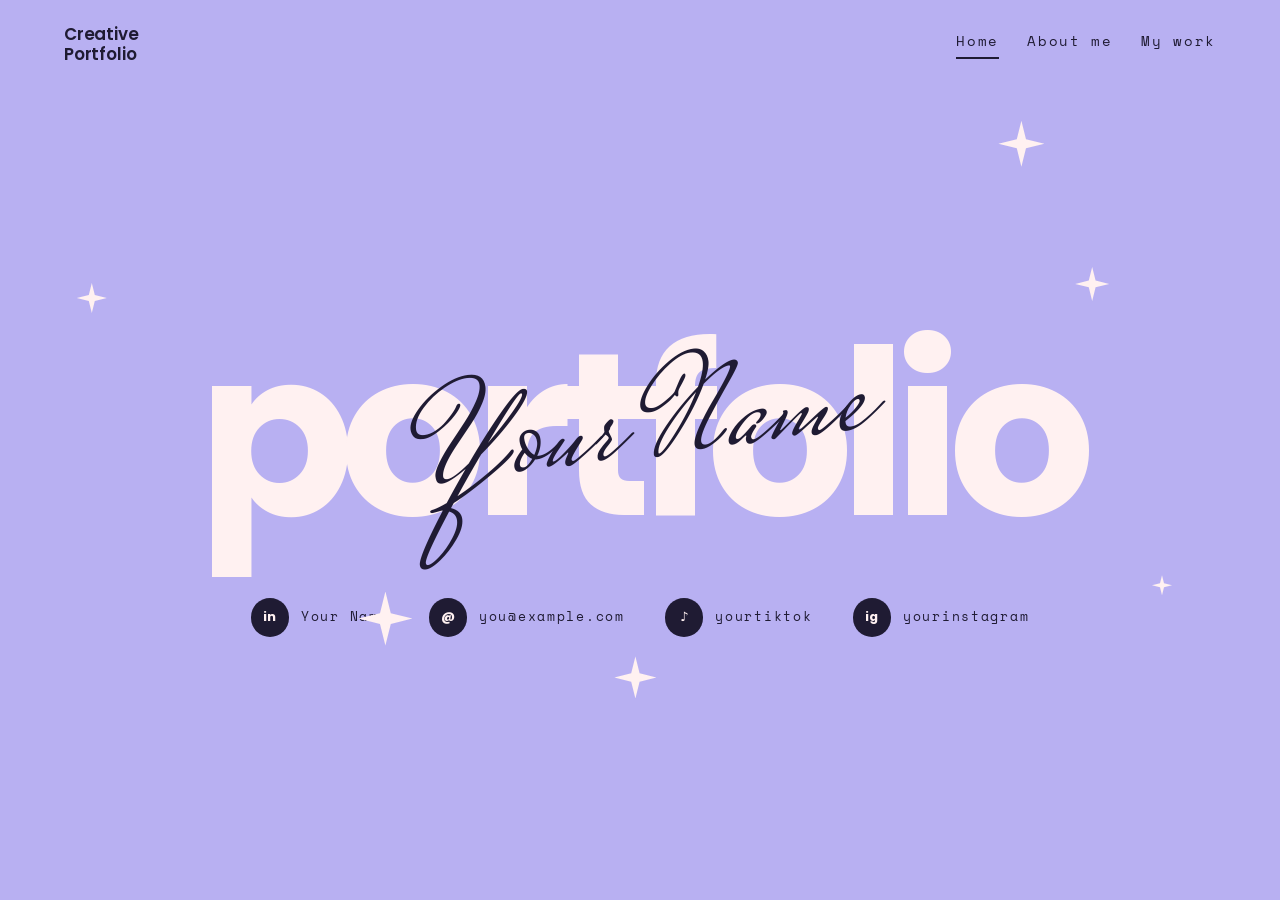
==== index.html @ a09377cd "Add files via upload" ====
<!DOCTYPE html>
<html lang="en">
<head>
<meta charset="UTF-8">
<meta name="viewport" content="width=device-width, initial-scale=1">
<title>Portfolio | Your Name</title>
<link rel="stylesheet" href="style.css">
</head>
<body class="bg-lav">
<header class="top">
  <a class="brand" href="index.html">Creative<br>Portfolio</a>
  <nav>
    <a href="index.html" aria-current="page">Home</a>
    <a href="about.html">About me</a>
    <a href="mywork.html">My work</a>
  </nav>
</header>

<main class="hero">
  <span class="spark" style="--s:46px;left:78%;top:4%"></span>
  <span class="spark" style="--s:34px;left:84%;top:22%;animation-delay:.6s"></span>
  <span class="spark" style="--s:30px;left:6%;top:24%;animation-delay:1.2s"></span>
  <span class="spark" style="--s:54px;left:28%;top:62%;animation-delay:.3s"></span>
  <span class="spark" style="--s:42px;left:48%;top:70%;animation-delay:1.8s"></span>
  <span class="spark" style="--s:20px;left:90%;top:60%;animation-delay:.9s"></span>

  <div class="title">
    <h1>portfolio</h1>
    <p class="sig">Your Name</p>
  </div>

  <ul class="contacts">
    <li><a href="#"><span class="ic">in</span>Your Name</a></li>
    <li><a href="mailto:you@example.com"><span class="ic">@</span>you@example.com</a></li>
    <li><a href="#"><span class="ic">♪</span>yourtiktok</a></li>
    <li><a href="#"><span class="ic">ig</span>yourinstagram</a></li>
  </ul>
</main>
</body>
</html>
---- style.css ----
@import url('https://fonts.googleapis.com/css2?family=Mrs+Saint+Delafield&family=Poppins:wght@600;700&family=Space+Mono&display=swap');

:root{--lav:#b8b0f2;--peach:#fbd5c5;--cream:#fff1f1;--ink:#1f1b33;
--display:'Poppins',system-ui,sans-serif;--mono:'Space Mono',ui-monospace,monospace;
--script:'Mrs Saint Delafield','Brush Script MT',cursive}
*{box-sizing:border-box;margin:0;padding:0}
html{scroll-behavior:smooth}
body{font:400 .9rem/1.9 var(--mono);letter-spacing:.12em;color:var(--ink);background:var(--lav);
overflow-x:hidden;min-height:100vh;display:flex;flex-direction:column}
a{color:inherit}
a:focus-visible{outline:3px solid var(--ink);outline-offset:4px}
h1,h2,h3{font-family:var(--display);letter-spacing:-.03em;line-height:1.1}
.bg-lav{background:var(--lav)}
.bg-peach{background:var(--peach)}

/* header */
.top{position:relative;z-index:2;display:flex;justify-content:space-between;align-items:center;
gap:1rem;flex-wrap:wrap;padding:1.5rem clamp(1.25rem,5vw,4rem);font-size:.85rem}
.brand{text-decoration:none;font:600 1.05rem/1.2 var(--display);letter-spacing:-.01em}
.top nav{display:flex;gap:1.75rem}
.top nav a{text-decoration:none;padding-bottom:.15rem;border-bottom:2px solid transparent;transition:border-color .2s}
.top nav a:hover,.top nav a[aria-current]{border-color:var(--ink)}

/* sparkles */
.spark{position:absolute;width:var(--s,28px);aspect-ratio:1;background:var(--cream);pointer-events:none;
clip-path:polygon(50% 0,60% 40%,100% 50%,60% 60%,50% 100%,40% 60%,0 50%,40% 40%);
animation:tw 3.2s ease-in-out infinite}
.bg-peach .spark{background:#fff}
@keyframes tw{50%{transform:scale(.55) rotate(25deg);opacity:.6}}
@media (prefers-reduced-motion:reduce){.spark{animation:none}}

/* shared blocks */
.pg{position:relative;overflow:hidden;padding:clamp(2rem,6vw,5rem) clamp(1.25rem,5vw,4rem)}
.contacts{list-style:none;display:flex;flex-wrap:wrap;gap:1rem 2.5rem;justify-content:center}
.contacts a{display:flex;align-items:center;gap:.75rem;text-decoration:none;font-size:.8rem}
.ic{display:grid;place-items:center;width:2.4rem;height:2.4rem;border-radius:50%;background:var(--ink);
color:var(--cream);font:700 .8rem var(--display);letter-spacing:0;flex:none}
.btn{display:inline-block;margin-top:2rem;padding:.8rem 1.6rem;border-radius:99px;background:var(--ink);
color:var(--cream);text-decoration:none;font-size:.8rem;transition:transform .2s}
.btn:hover{transform:translateY(-3px)}

/* landing */
.hero{position:relative;overflow:hidden;flex:1;display:flex;flex-direction:column;justify-content:center;
gap:3rem;padding:1rem clamp(1.25rem,5vw,4rem) 3rem}
.title{position:relative;text-align:center}
.title h1{font-size:clamp(4rem,18vw,17rem);font-weight:700;letter-spacing:-.06em;color:var(--cream);line-height:1}
.sig{position:absolute;inset:0;display:grid;place-items:center;font:400 clamp(3rem,11vw,9rem)/1 var(--script);
letter-spacing:0;transform:rotate(-7deg);white-space:nowrap}

/* about */
.about{position:relative;flex:1;display:grid;grid-template-columns:1.2fr 1fr;align-items:center;
gap:clamp(2rem,6vw,5rem);padding:clamp(1rem,4vw,3rem) clamp(1.25rem,5vw,4rem) 4rem}
.about h1{font-size:clamp(2.5rem,7vw,5rem);margin-bottom:1.5rem}
.about p+p{margin-top:1rem}
.me{display:grid;justify-items:center;gap:1.5rem}
.blob{width:min(380px,80vw);aspect-ratio:1;overflow:hidden;border:6px solid var(--cream);
border-radius:58% 42% 55% 45%/48% 56% 44% 52%;box-shadow:0 18px 40px rgba(31,27,51,.18)}
.blob img{width:100%;height:100%;object-fit:cover;object-position:30% 35%}
.me h2{font-size:1.1rem}
.skills{list-style:none;display:flex;flex-wrap:wrap;gap:.6rem;justify-content:center}
.skills li{padding:.3rem 1rem;border-radius:99px;background:var(--cream);font-size:.75rem}
@media (max-width:760px){.about{grid-template-columns:1fr}.me{order:-1}}

/* my work */
.pg>h1{text-align:center;font-size:clamp(2.2rem,6vw,4rem)}
.sub{text-align:center;max-width:46rem;margin:.75rem auto 2.5rem;font-size:.8rem}
.grid{display:grid;grid-template-columns:repeat(auto-fit,minmax(230px,1fr));gap:1.5rem;max-width:1000px;margin:0 auto}
.card{background:var(--cream);border-radius:.5rem;padding:.8rem .8rem 1.2rem;box-shadow:0 10px 28px rgba(31,27,51,.18);
transition:transform .25s}
.card:hover{transform:translateY(-6px) rotate(-.6deg)}
.thumb{aspect-ratio:4/3;border-radius:.3rem;margin-bottom:1rem;overflow:hidden}
.thumb img{width:100%;height:100%;object-fit:cover}
.t1{background:linear-gradient(135deg,#2c4a9a,#6f86d6)}
.t2{background:linear-gradient(135deg,#f7a8c9,#b8b0f2)}
.t3{background:linear-gradient(135deg,#5cc1b4,#c4ece5)}
.t4{background:linear-gradient(135deg,#ffb88c,#ffe0cf)}
.card h3{font-size:1.05rem;margin-bottom:.3rem}
.card p{font-size:.72rem;line-height:1.7}
.card a{display:inline-block;margin-top:.6rem;font-size:.72rem}
.end{text-align:center}
.end h2{font-size:clamp(2.5rem,9vw,6.5rem);color:var(--cream);letter-spacing:-.06em;margin-bottom:2rem}
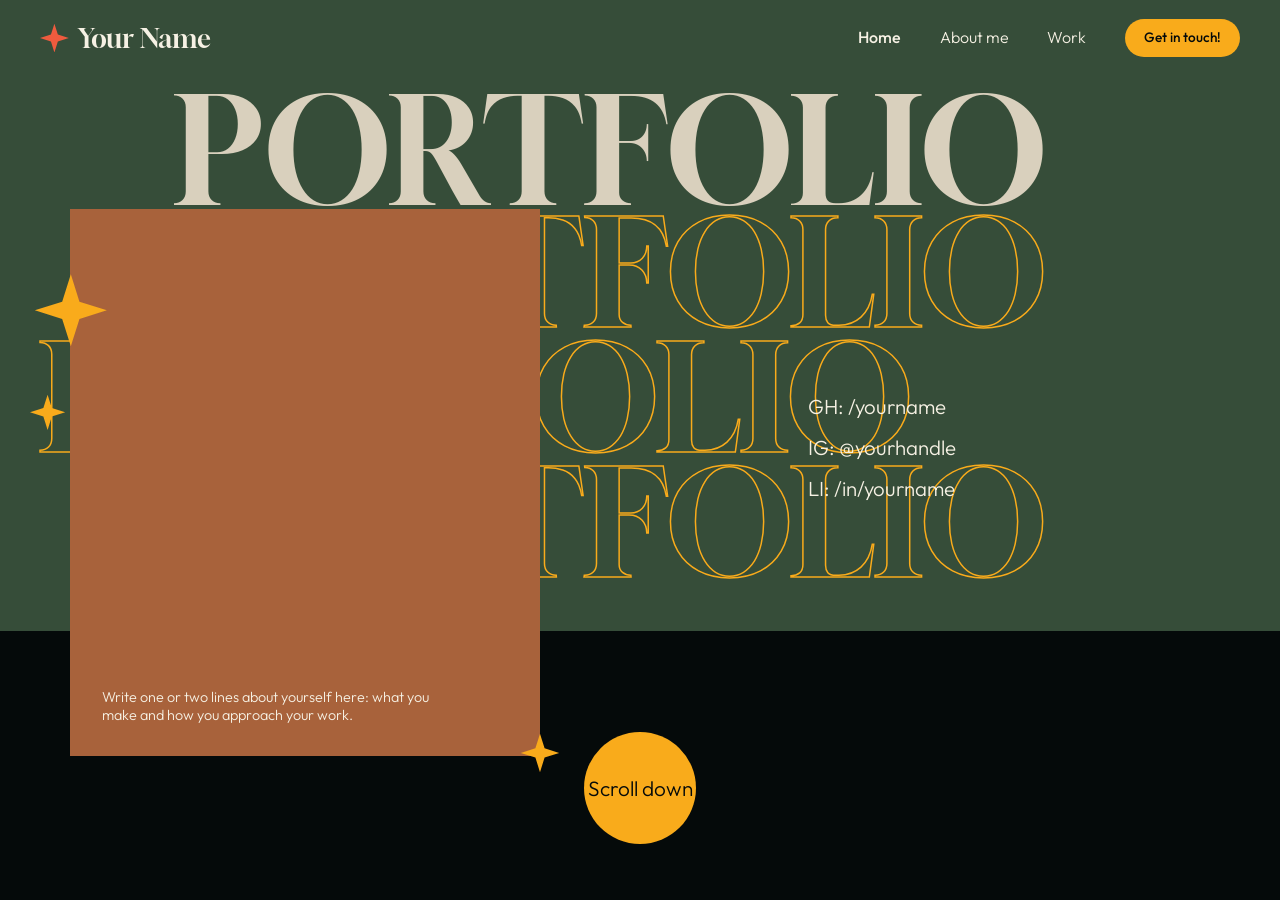
==== commit f849fbb6: "Add files via upload" ====
--- a/index.html
+++ b/index.html
@@ -6,35 +6,35 @@
 <title>Portfolio | Your Name</title>
 <link rel="stylesheet" href="style.css">
 </head>
-<body class="bg-lav">
-<header class="top">
-  <a class="brand" href="index.html">Creative<br>Portfolio</a>
-  <nav>
-    <a href="index.html" aria-current="page">Home</a>
-    <a href="about.html">About me</a>
-    <a href="mywork.html">My work</a>
-  </nav>
-</header>
+<body class="home">
+<div class="dark">
+  <header class="top">
+    <a class="logo" href="index.html"><span class="star"></span>Your Name</a>
+    <nav>
+      <a href="index.html" aria-current="page">Home</a>
+      <a href="about.html">About me</a>
+      <a href="mywork.html">Work</a>
+      <a class="pill" href="mailto:you@example.com">Get in touch!</a>
+    </nav>
+  </header>
 
-<main class="hero">
-  <span class="spark" style="--s:46px;left:78%;top:4%"></span>
-  <span class="spark" style="--s:34px;left:84%;top:22%;animation-delay:.6s"></span>
-  <span class="spark" style="--s:30px;left:6%;top:24%;animation-delay:1.2s"></span>
-  <span class="spark" style="--s:54px;left:28%;top:62%;animation-delay:.3s"></span>
-  <span class="spark" style="--s:42px;left:48%;top:70%;animation-delay:1.8s"></span>
-  <span class="spark" style="--s:20px;left:90%;top:60%;animation-delay:.9s"></span>
-
-  <div class="title">
-    <h1>portfolio</h1>
-    <p class="sig">Your Name</p>
-  </div>
-
-  <ul class="contacts">
-    <li><a href="#"><span class="ic">in</span>Your Name</a></li>
-    <li><a href="mailto:you@example.com"><span class="ic">@</span>you@example.com</a></li>
-    <li><a href="#"><span class="ic">♪</span>yourtiktok</a></li>
-    <li><a href="#"><span class="ic">ig</span>yourinstagram</a></li>
-  </ul>
-</main>
+  <main class="hero">
+    <div class="band"></div>
+    <h1>PORTFOLIO</h1>
+    <div class="echo" aria-hidden="true"><span>PORTFOLIO</span><span>PORTFOLIO</span><span>PORTFOLIO</span></div>
+    <div class="block">
+      <span class="star" style="--s:4.5rem;--c:var(--amber);left:-2.2rem;top:12%"></span>
+      <span class="star" style="--s:2.2rem;--c:var(--amber);left:-2.5rem;top:34%"></span>
+      <span class="star" style="--s:2.4rem;--c:var(--amber);right:-1.2rem;bottom:-1rem"></span>
+    </div>
+    <ul class="links">
+      <li>GH: /yourname</li>
+      <li>IG: @yourhandle</li>
+      <li>LI: /in/yourname</li>
+    </ul>
+    <p class="intro">Write one or two lines about yourself here: what you make and how you approach your work.</p>
+    <a class="scroll" href="about.html">Scroll down</a>
+  </main>
+</div>
 </body>
 </html>
--- a/style.css
+++ b/style.css
@@ -1,81 +1,117 @@
-@import url('https://fonts.googleapis.com/css2?family=Mrs+Saint+Delafield&family=Poppins:wght@600;700&family=Space+Mono&display=swap');
+@import url('https://fonts.googleapis.com/css2?family=Gloock&family=Outfit:wght@300;400;500&display=swap');
 
-:root{--lav:#b8b0f2;--peach:#fbd5c5;--cream:#fff1f1;--ink:#1f1b33;
---display:'Poppins',system-ui,sans-serif;--mono:'Space Mono',ui-monospace,monospace;
---script:'Mrs Saint Delafield','Brush Script MT',cursive}
+:root{--green:#364d39;--ink:#050a0a;--cream:#f6f1e4;--tan:#d9d0bd;--amber:#f9ab1b;--rust:#a8623b;--coral:#ee5b3e;
+--serif:'Gloock',Georgia,serif;--sans:'Outfit',system-ui,sans-serif}
 *{box-sizing:border-box;margin:0;padding:0}
-html{scroll-behavior:smooth}
-body{font:400 .9rem/1.9 var(--mono);letter-spacing:.12em;color:var(--ink);background:var(--lav);
-overflow-x:hidden;min-height:100vh;display:flex;flex-direction:column}
+body{font:300 1rem/1.6 var(--sans);background:var(--cream);color:var(--ink);overflow-x:hidden}
+body.home{background:var(--ink)}
 a{color:inherit}
-a:focus-visible{outline:3px solid var(--ink);outline-offset:4px}
-h1,h2,h3{font-family:var(--display);letter-spacing:-.03em;line-height:1.1}
-.bg-lav{background:var(--lav)}
-.bg-peach{background:var(--peach)}
+a:focus-visible{outline:3px solid var(--amber);outline-offset:3px}
+h1,h2,h3{font-family:var(--serif);font-weight:400;line-height:1.05}
+.dark{background:var(--green);color:var(--cream)}
+.star{display:inline-block;flex:none;width:var(--s,1.8rem);aspect-ratio:1;background:var(--c,var(--coral));
+clip-path:polygon(50% 0,62% 38%,100% 50%,62% 62%,50% 100%,38% 62%,0 50%,38% 38%)}
+.pill{display:inline-block;padding:.5rem 1.2rem;border-radius:99px;background:var(--amber);color:var(--ink);
+font-weight:500;font-size:.85rem;text-decoration:none}
+.tag{display:inline-block;padding:.4rem 1.1rem;border-radius:99px;background:var(--ink);color:var(--cream);font-size:.9rem}
+.tags{display:flex;flex-wrap:wrap;gap:.6rem}
+.ghost{position:relative}
+.ghost::before{content:attr(data-t);white-space:pre;position:absolute;right:0;top:-.7em;text-align:right;
+font:400 clamp(3rem,8vw,6.5rem)/.9 var(--serif);color:transparent;-webkit-text-stroke:1.2px var(--amber);pointer-events:none}
+.ghost>*{position:relative}
 
 /* header */
-.top{position:relative;z-index:2;display:flex;justify-content:space-between;align-items:center;
-gap:1rem;flex-wrap:wrap;padding:1.5rem clamp(1.25rem,5vw,4rem);font-size:.85rem}
-.brand{text-decoration:none;font:600 1.05rem/1.2 var(--display);letter-spacing:-.01em}
-.top nav{display:flex;gap:1.75rem}
-.top nav a{text-decoration:none;padding-bottom:.15rem;border-bottom:2px solid transparent;transition:border-color .2s}
-.top nav a:hover,.top nav a[aria-current]{border-color:var(--ink)}
-
-/* sparkles */
-.spark{position:absolute;width:var(--s,28px);aspect-ratio:1;background:var(--cream);pointer-events:none;
-clip-path:polygon(50% 0,60% 40%,100% 50%,60% 60%,50% 100%,40% 60%,0 50%,40% 40%);
-animation:tw 3.2s ease-in-out infinite}
-.bg-peach .spark{background:#fff}
-@keyframes tw{50%{transform:scale(.55) rotate(25deg);opacity:.6}}
-@media (prefers-reduced-motion:reduce){.spark{animation:none}}
-
-/* shared blocks */
-.pg{position:relative;overflow:hidden;padding:clamp(2rem,6vw,5rem) clamp(1.25rem,5vw,4rem)}
-.contacts{list-style:none;display:flex;flex-wrap:wrap;gap:1rem 2.5rem;justify-content:center}
-.contacts a{display:flex;align-items:center;gap:.75rem;text-decoration:none;font-size:.8rem}
-.ic{display:grid;place-items:center;width:2.4rem;height:2.4rem;border-radius:50%;background:var(--ink);
-color:var(--cream);font:700 .8rem var(--display);letter-spacing:0;flex:none}
-.btn{display:inline-block;margin-top:2rem;padding:.8rem 1.6rem;border-radius:99px;background:var(--ink);
-color:var(--cream);text-decoration:none;font-size:.8rem;transition:transform .2s}
-.btn:hover{transform:translateY(-3px)}
+.top{display:flex;align-items:center;justify-content:space-between;gap:1rem;flex-wrap:wrap;
+padding:1.2rem clamp(1.25rem,4vw,2.5rem)}
+.logo{display:flex;align-items:center;gap:.6rem;text-decoration:none;font:400 1.6rem var(--serif)}
+.top nav{display:flex;align-items:center;gap:clamp(1rem,3vw,2.5rem)}
+.top nav a{text-decoration:none}
+.top nav a[aria-current]{font-weight:500}
+.top nav a.pill{font-weight:500}
 
 /* landing */
-.hero{position:relative;overflow:hidden;flex:1;display:flex;flex-direction:column;justify-content:center;
-gap:3rem;padding:1rem clamp(1.25rem,5vw,4rem) 3rem}
-.title{position:relative;text-align:center}
-.title h1{font-size:clamp(4rem,18vw,17rem);font-weight:700;letter-spacing:-.06em;color:var(--cream);line-height:1}
-.sig{position:absolute;inset:0;display:grid;place-items:center;font:400 clamp(3rem,11vw,9rem)/1 var(--script);
-letter-spacing:0;transform:rotate(-7deg);white-space:nowrap}
+.hero{position:relative;isolation:isolate;display:grid;grid-template-columns:minmax(0,5fr) minmax(0,7fr);
+grid-template-rows:auto 1fr auto;min-height:clamp(560px,88vh,820px);padding:0 clamp(1.25rem,4vw,2.5rem) 7rem}
+.band{position:absolute;inset:auto 0 0;height:30%;background:var(--ink);z-index:-1}
+.hero h1,.echo{grid-column:1/-1;text-align:right;padding-right:16%;font-size:clamp(2.6rem,11.5vw,9.5rem);line-height:1}
+.hero h1{grid-row:1;color:var(--tan);z-index:3;margin-bottom:-.1em}
+.echo{grid-row:2;font-family:var(--serif);line-height:.85;color:transparent;-webkit-text-stroke:1.5px var(--amber)}
+.echo span{display:block;white-space:nowrap}
+.echo span:nth-child(2){padding-right:24%}
+.block{position:relative;grid-column:1;grid-row:2/4;z-index:2;background:var(--rust);margin-left:6%;
+min-height:clamp(300px,34vw,440px)}
+.block .star{position:absolute}
+.links{grid-area:2/1/3/-1;z-index:3;justify-self:end;align-self:center;margin-right:16%;width:min(20%,15rem);
+list-style:none;font-size:clamp(.9rem,1.6vw,1.4rem);line-height:2}
+.intro{grid-area:3/1/4/2;z-index:3;align-self:end;margin:0 0 2rem calc(6% + 2rem);max-width:21rem;
+font-size:.9rem;line-height:1.25;color:var(--cream)}
+.scroll{position:absolute;left:50%;bottom:1.5rem;translate:-50% 0;z-index:4;width:112px;aspect-ratio:1;
+border-radius:50%;background:var(--amber);color:var(--ink);display:grid;place-items:center;text-align:center;
+font-size:1.3rem;line-height:1.1;text-decoration:none;transition:transform .25s}
+.scroll:hover{transform:translateY(-6px)}
+@media (max-width:720px){
+.hero{display:flex;flex-direction:column;gap:1.5rem;padding-bottom:8rem}
+.hero h1{text-align:left;padding:0;margin:0}
+.echo{display:none}
+.block{margin:0;min-height:220px}
+.links,.intro{width:auto;margin:0;line-height:1.8}
+.band{height:35%}}
 
 /* about */
-.about{position:relative;flex:1;display:grid;grid-template-columns:1.2fr 1fr;align-items:center;
-gap:clamp(2rem,6vw,5rem);padding:clamp(1rem,4vw,3rem) clamp(1.25rem,5vw,4rem) 4rem}
-.about h1{font-size:clamp(2.5rem,7vw,5rem);margin-bottom:1.5rem}
-.about p+p{margin-top:1rem}
-.me{display:grid;justify-items:center;gap:1.5rem}
-.blob{width:min(380px,80vw);aspect-ratio:1;overflow:hidden;border:6px solid var(--cream);
-border-radius:58% 42% 55% 45%/48% 56% 44% 52%;box-shadow:0 18px 40px rgba(31,27,51,.18)}
-.blob img{width:100%;height:100%;object-fit:cover;object-position:30% 35%}
-.me h2{font-size:1.1rem}
-.skills{list-style:none;display:flex;flex-wrap:wrap;gap:.6rem;justify-content:center}
-.skills li{padding:.3rem 1rem;border-radius:99px;background:var(--cream);font-size:.75rem}
-@media (max-width:760px){.about{grid-template-columns:1fr}.me{order:-1}}
+.hello{position:relative;z-index:2;display:grid;grid-template-columns:1.1fr .9fr;gap:3rem;align-items:center;
+padding:3rem clamp(1.25rem,6vw,5rem) 2rem}
+.hello h1{font-size:clamp(3rem,8vw,6rem);margin-bottom:1.5rem}
+.hello p{max-width:34rem}
+.link{display:flex;align-items:center;gap:.8rem;margin-top:2rem;max-width:26rem;padding:.8rem 1.4rem;
+border-radius:99px;background:var(--coral);color:var(--cream);text-decoration:none}
+.me{position:relative;width:min(100%,360px);justify-self:center;margin-bottom:-5rem}
+.panel{background:var(--green);aspect-ratio:1/1.1;display:grid;place-items:center;padding:1.5rem}
+.circle{width:82%;aspect-ratio:1;border-radius:50%;overflow:hidden;border:8px solid var(--cream)}
+.circle img{width:100%;height:100%;object-fit:cover;object-position:30% 30%}
+.chip{position:absolute;padding:.6rem 1.3rem;border-radius:99px;background:var(--amber);white-space:nowrap}
+.c1{left:-12%;top:42%}.c2{right:-8%;top:64%}
+.contact{background:var(--ink);color:var(--cream);padding:1.3rem 1.6rem;font-style:normal;font-size:.9rem}
+.contact h2{font-size:1.9rem;margin-bottom:.5rem}
+.cols{display:grid;grid-template-columns:1fr 1fr;gap:3rem;padding:3rem clamp(1.25rem,6vw,5rem)}
+.cols h2{font-size:clamp(2rem,4vw,2.8rem);margin-bottom:1.5rem}
+.cols.dark{padding-top:7rem}
+.cols.dark h2{color:var(--amber)}
+.tl{list-style:none;position:relative;display:grid;gap:1.4rem;padding-left:.2rem}
+.tl::before{content:"";position:absolute;left:.65rem;top:1rem;bottom:1rem;border-left:1px solid currentColor;opacity:.35}
+.tl li{position:relative;display:grid;grid-template-columns:minmax(7rem,auto) 1fr;gap:1rem;padding-left:2.4rem}
+.tl li::before{content:"";position:absolute;left:0;top:.35rem;width:1.3rem;aspect-ratio:1;background:var(--c,var(--coral));
+clip-path:polygon(50% 0,62% 38%,100% 50%,62% 62%,50% 100%,38% 62%,0 50%,38% 38%)}
+.yr{font:400 1.5rem/1.2 var(--serif)}
+.tl b{display:block;font-weight:500}
+.tl span{display:block;font-size:.9rem;opacity:.85}
+.exp{position:relative;margin-top:-6rem;background:var(--amber);padding:2rem clamp(1rem,3vw,2rem);--c:var(--cream)}
+.exp h2{margin-bottom:1.5rem}
+.exp .tags{margin-top:1.5rem}
+.tools{display:flex;flex-wrap:wrap;gap:.5rem;margin:.8rem 0 1.5rem}
+.tools b{display:grid;place-items:center;width:2.4rem;aspect-ratio:1;border-radius:.4rem;background:var(--cream);
+color:var(--green);font-size:.85rem;font-weight:500}
+.cols h3{font-size:1.3rem;margin-bottom:.4rem}
+.lang{display:flex;flex-wrap:wrap;gap:1rem 2.5rem}
+.lang div{display:grid}
+.hob{display:grid;grid-template-columns:repeat(auto-fit,minmax(6rem,1fr));gap:1rem;text-align:center;font-size:.9rem}
+.hob div{display:grid;justify-items:center;gap:.5rem}
+@media (max-width:820px){.hello,.cols{grid-template-columns:1fr}.me{order:-1;margin-bottom:0}.cols.dark{padding-top:3rem}.exp{margin-top:0}}
 
 /* my work */
-.pg>h1{text-align:center;font-size:clamp(2.2rem,6vw,4rem)}
-.sub{text-align:center;max-width:46rem;margin:.75rem auto 2.5rem;font-size:.8rem}
-.grid{display:grid;grid-template-columns:repeat(auto-fit,minmax(230px,1fr));gap:1.5rem;max-width:1000px;margin:0 auto}
-.card{background:var(--cream);border-radius:.5rem;padding:.8rem .8rem 1.2rem;box-shadow:0 10px 28px rgba(31,27,51,.18);
-transition:transform .25s}
-.card:hover{transform:translateY(-6px) rotate(-.6deg)}
-.thumb{aspect-ratio:4/3;border-radius:.3rem;margin-bottom:1rem;overflow:hidden}
+.head{padding:3rem clamp(1.25rem,6vw,5rem) 1rem}
+.head h1{font-size:clamp(3rem,9vw,7rem)}
+.head p{max-width:34rem;margin-top:1rem}
+.work{display:grid;grid-template-columns:repeat(auto-fit,minmax(250px,1fr));gap:2.5rem 2rem;
+padding:2rem clamp(1.25rem,6vw,5rem) 5rem}
+.dark.work{padding-top:4rem}
+.proj .thumb{aspect-ratio:4/3;display:grid;place-items:center;background:var(--c,var(--green))}
 .thumb img{width:100%;height:100%;object-fit:cover}
-.t1{background:linear-gradient(135deg,#2c4a9a,#6f86d6)}
-.t2{background:linear-gradient(135deg,#f7a8c9,#b8b0f2)}
-.t3{background:linear-gradient(135deg,#5cc1b4,#c4ece5)}
-.t4{background:linear-gradient(135deg,#ffb88c,#ffe0cf)}
-.card h3{font-size:1.05rem;margin-bottom:.3rem}
-.card p{font-size:.72rem;line-height:1.7}
-.card a{display:inline-block;margin-top:.6rem;font-size:.72rem}
-.end{text-align:center}
-.end h2{font-size:clamp(2.5rem,9vw,6.5rem);color:var(--cream);letter-spacing:-.06em;margin-bottom:2rem}
+.proj h3{font-size:1.7rem;margin:1rem 0 .3rem}
+.proj p{font-size:.9rem;margin-bottom:.8rem}
+.proj .tags{margin-bottom:1rem}
+.proj .tag{font-size:.8rem;padding:.25rem .9rem}
+.dark .tag{background:var(--cream);color:var(--ink)}
+.foot{display:flex;flex-wrap:wrap;gap:2rem;justify-content:space-between;align-items:center;background:var(--ink);
+color:var(--cream);padding:4rem clamp(1.25rem,6vw,5rem)}
+.foot h2{font-size:clamp(2.5rem,7vw,5rem);color:var(--tan)}
+.foot ul{list-style:none;line-height:2}
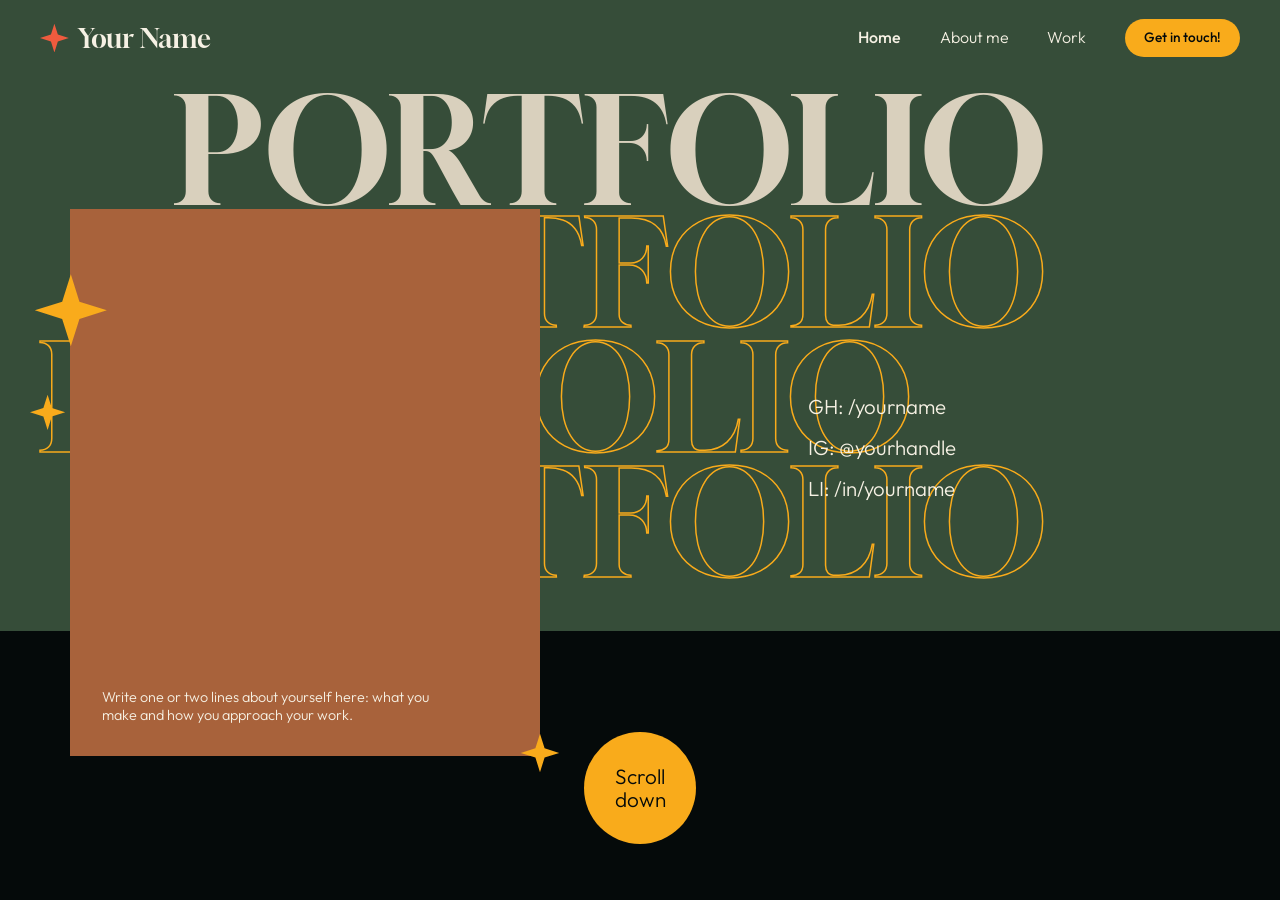
==== commit d4bd0e20: "Add files via upload" ====
--- a/index.html
+++ b/index.html
@@ -33,7 +33,7 @@
       <li>LI: /in/yourname</li>
     </ul>
     <p class="intro">Write one or two lines about yourself here: what you make and how you approach your work.</p>
-    <a class="scroll" href="about.html">Scroll down</a>
+    <a class="scroll" href="about.html">Scroll<br>down</a>
   </main>
 </div>
 </body>
